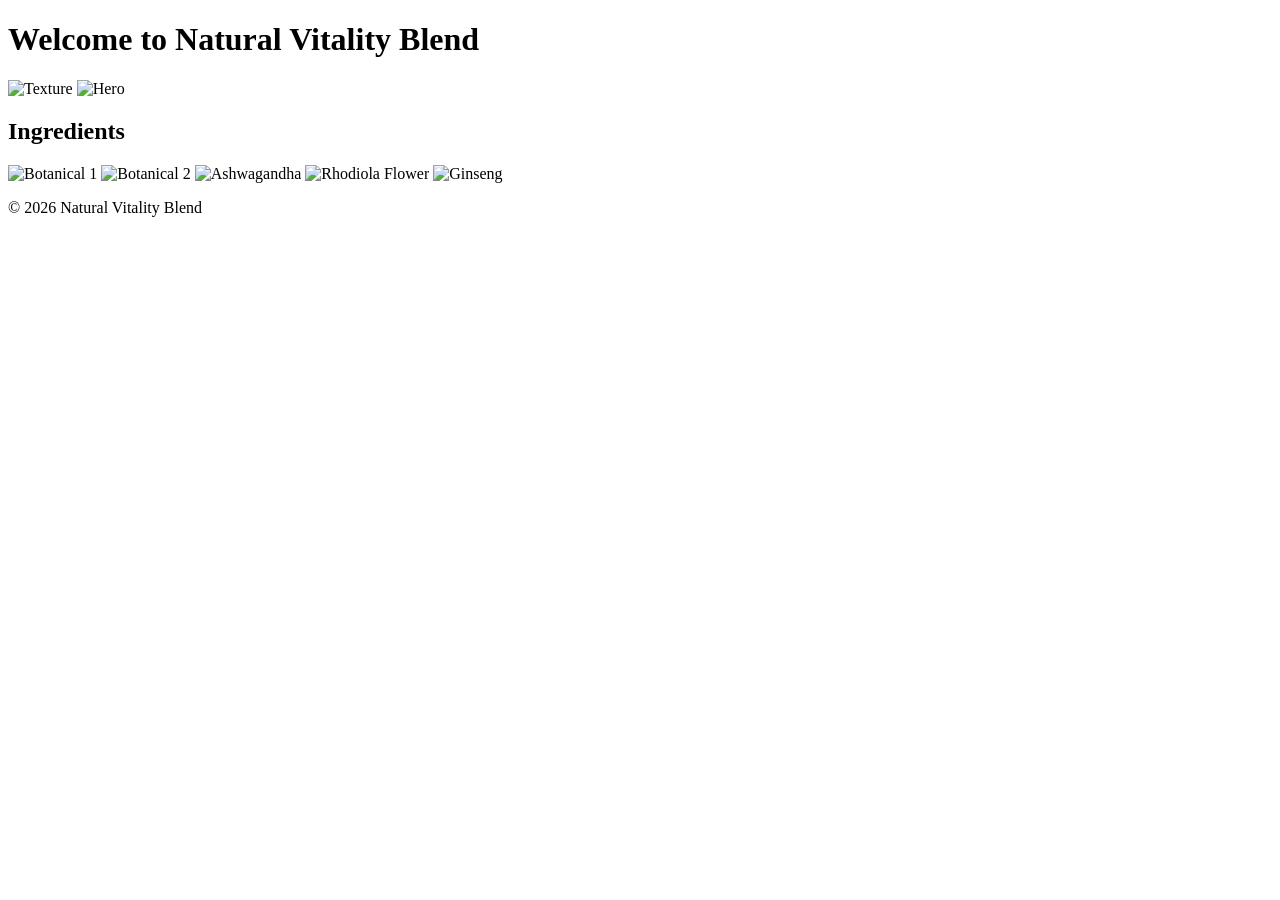
==== index.html @ d6282c2a "Create index.html with updated image paths" ====
<!DOCTYPE html>
<html lang="en">
<head>
    <meta charset="UTF-8">
    <meta name="viewport" content="width=device-width, initial-scale=1.0">
    <title>NATURAL VITALITY BLEND</title>
    <link rel="stylesheet" href="styles.css">
</head>
<body>
    <header>
        <h1>Welcome to Natural Vitality Blend</h1>
    </header>
    <main>
        <section>
            <img src="texture.jpg" alt="Texture">
            <img src="hero.jpg" alt="Hero">
            <h2>Ingredients</h2>
            <img src="botanical1.png" alt="Botanical 1">
            <img src="botanical2.png" alt="Botanical 2">
            <img src="ashwagandha.jpg" alt="Ashwagandha">
            <img src="rhodiolaflower.jpg" alt="Rhodiola Flower">
            <img src="ginseng.jpg" alt="Ginseng">
        </section>
    </main>
    <footer>
        <p>&copy; 2026 Natural Vitality Blend</p>
    </footer>
</body>
</html>
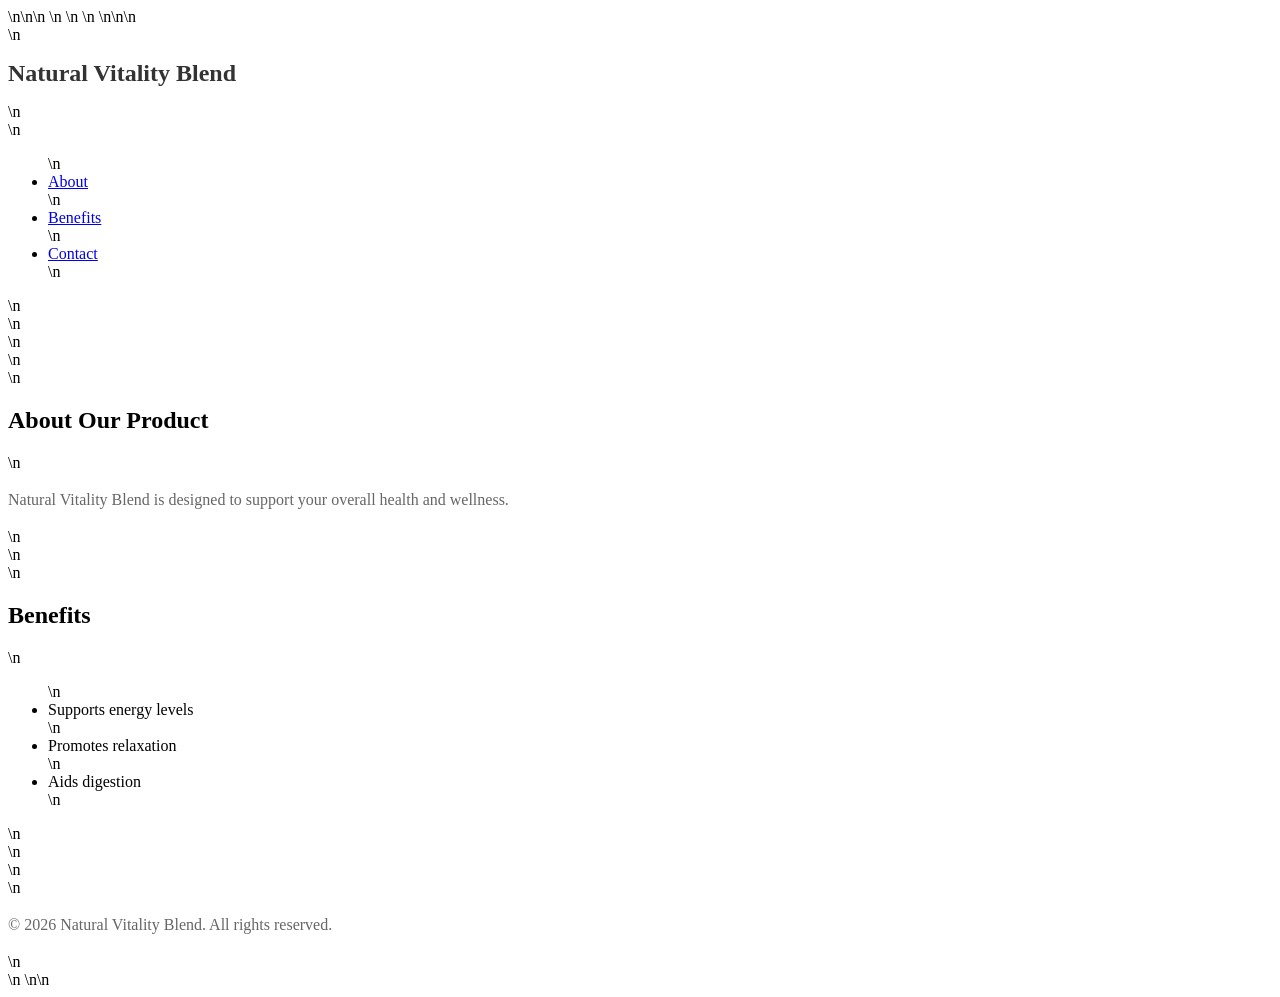
==== commit 0b202c4d: "Update index.html with complete original code" ====
--- a/index.html
+++ b/index.html
@@ -1,29 +1 @@
-<!DOCTYPE html>
-<html lang="en">
-<head>
-    <meta charset="UTF-8">
-    <meta name="viewport" content="width=device-width, initial-scale=1.0">
-    <title>NATURAL VITALITY BLEND</title>
-    <link rel="stylesheet" href="styles.css">
-</head>
-<body>
-    <header>
-        <h1>Welcome to Natural Vitality Blend</h1>
-    </header>
-    <main>
-        <section>
-            <img src="texture.jpg" alt="Texture">
-            <img src="hero.jpg" alt="Hero">
-            <h2>Ingredients</h2>
-            <img src="botanical1.png" alt="Botanical 1">
-            <img src="botanical2.png" alt="Botanical 2">
-            <img src="ashwagandha.jpg" alt="Ashwagandha">
-            <img src="rhodiolaflower.jpg" alt="Rhodiola Flower">
-            <img src="ginseng.jpg" alt="Ginseng">
-        </section>
-    </main>
-    <footer>
-        <p>&copy; 2026 Natural Vitality Blend</p>
-    </footer>
-</body>
-</html>+<!DOCTYPE html>\n<html lang="en">\n<head>\n    <meta charset="UTF-8">\n    <meta name="viewport" content="width=device-width, initial-scale=1.0">\n    <title>Natural Vitality Blend</title>\n    <link rel="stylesheet" href="styles.css">\n</head>\n<body>\n    <header>\n        <h1>Natural Vitality Blend</h1>\n        <nav>\n            <ul>\n                <li><a href="#about">About</a></li>\n                <li><a href="#benefits">Benefits</a></li>\n                <li><a href="#contact">Contact</a></li>\n            </ul>\n        </nav>\n    </header>\n    <main>\n        <section id="about">\n            <h2>About Our Product</h2>\n            <p>Natural Vitality Blend is designed to support your overall health and wellness.</p>\n        </section>\n        <section id="benefits">\n            <h2>Benefits</h2>\n            <ul>\n                <li>Supports energy levels</li>\n                <li>Promotes relaxation</li>\n                <li>Aids digestion</li>\n            </ul>\n        </section>\n    </main>\n    <footer>\n        <p>&copy; 2026 Natural Vitality Blend. All rights reserved.</p>\n    </footer>\n    <script src="scripts.js"></script>\n</body>\n</html>
--- a/styles.css
+++ b/styles.css
@@ -0,0 +1,17 @@
+.container {
+  margin: 0 auto;
+  padding: 20px;
+  max-width: 800px;
+}
+
+h1 {
+  color: #333;
+  font-size: 24px;
+  font-weight: bold;
+}
+
+p {
+  color: #666;
+  font-size: 16px;
+  line-height: 1.5;
+}
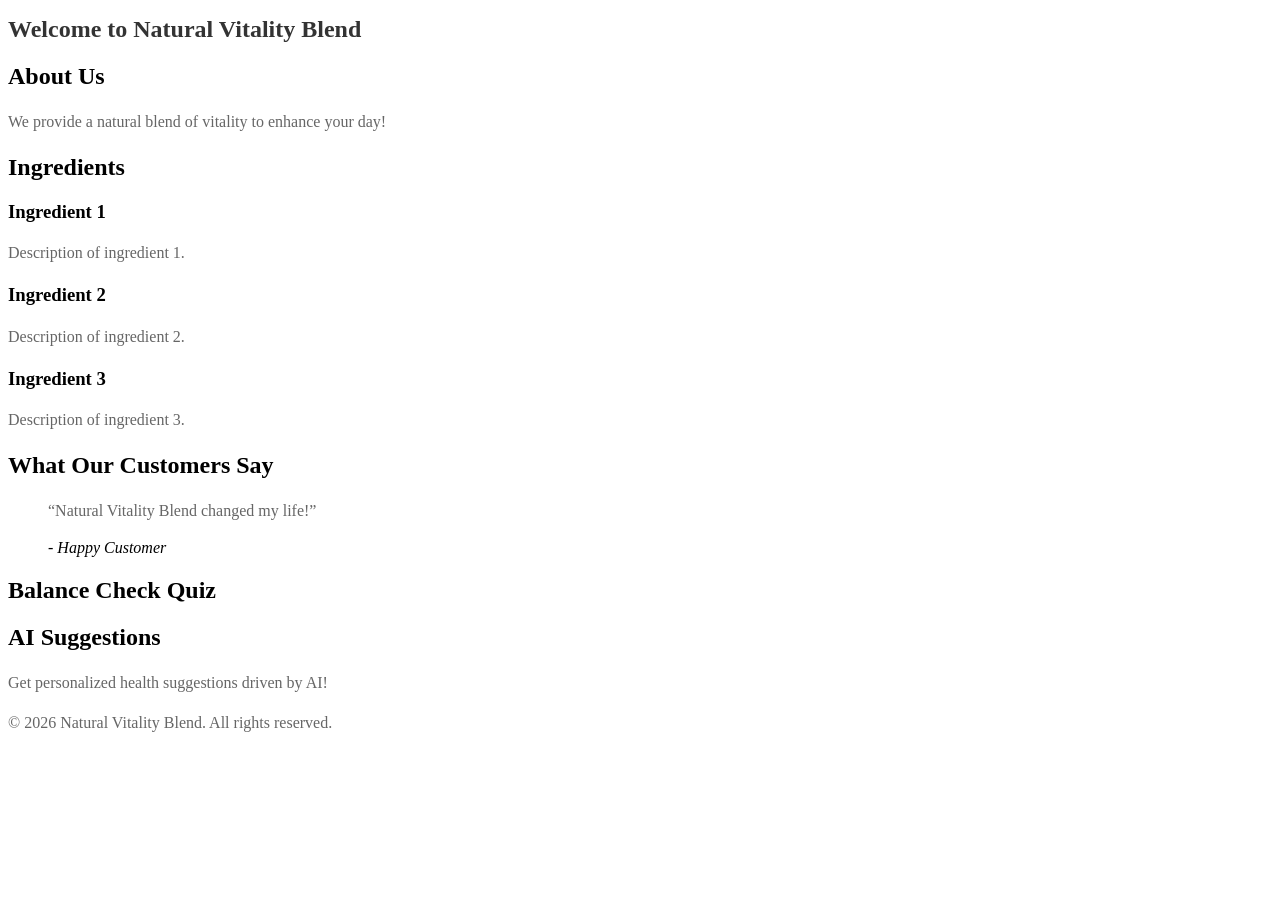
==== commit 5afa5b21: "Updating index.html with full Natural Vitality Blend website code" ====
--- a/index.html
+++ b/index.html
@@ -1 +1,54 @@
-<!DOCTYPE html>\n<html lang="en">\n<head>\n    <meta charset="UTF-8">\n    <meta name="viewport" content="width=device-width, initial-scale=1.0">\n    <title>Natural Vitality Blend</title>\n    <link rel="stylesheet" href="styles.css">\n</head>\n<body>\n    <header>\n        <h1>Natural Vitality Blend</h1>\n        <nav>\n            <ul>\n                <li><a href="#about">About</a></li>\n                <li><a href="#benefits">Benefits</a></li>\n                <li><a href="#contact">Contact</a></li>\n            </ul>\n        </nav>\n    </header>\n    <main>\n        <section id="about">\n            <h2>About Our Product</h2>\n            <p>Natural Vitality Blend is designed to support your overall health and wellness.</p>\n        </section>\n        <section id="benefits">\n            <h2>Benefits</h2>\n            <ul>\n                <li>Supports energy levels</li>\n                <li>Promotes relaxation</li>\n                <li>Aids digestion</li>\n            </ul>\n        </section>\n    </main>\n    <footer>\n        <p>&copy; 2026 Natural Vitality Blend. All rights reserved.</p>\n    </footer>\n    <script src="scripts.js"></script>\n</body>\n</html>+<!DOCTYPE html>
+<html lang="en">
+<head>
+    <meta charset="UTF-8">
+    <meta name="viewport" content="width=device-width, initial-scale=1.0">
+    <title>Natural Vitality Blend</title>
+    <link rel="stylesheet" href="styles.css">
+</head>
+<body>
+    <header class="hero" style="background-image: url('hero-image.jpg');">
+        <h1>Welcome to Natural Vitality Blend</h1>
+    </header>
+    <section class="about">
+        <h2>About Us</h2>
+        <p>We provide a natural blend of vitality to enhance your day!</p>
+    </section>
+    <section class="ingredients">
+        <h2>Ingredients</h2>
+        <div class="card">
+            <h3>Ingredient 1</h3>
+            <p>Description of ingredient 1.</p>
+        </div>
+        <div class="card">
+            <h3>Ingredient 2</h3>
+            <p>Description of ingredient 2.</p>
+        </div>
+        <div class="card">
+            <h3>Ingredient 3</h3>
+            <p>Description of ingredient 3.</p>
+        </div>
+    </section>
+    <section class="testimonials">
+        <h2>What Our Customers Say</h2>
+        <blockquote>
+            <p>“Natural Vitality Blend changed my life!”</p>
+            <cite>- Happy Customer</cite>
+        </blockquote>
+    </section>
+    <section class="quiz">
+        <h2>Balance Check Quiz</h2>
+        <form>
+            <!-- Quiz Form Elements -->
+        </form>
+    </section>
+    <section class="ai-suggestions">
+        <h2>AI Suggestions</h2>
+        <p>Get personalized health suggestions driven by AI!</p>
+    </section>
+    <footer>
+        <p>&copy; 2026 Natural Vitality Blend. All rights reserved.</p>
+    </footer>
+    <script src="scripts.js"></script>
+</body>
+</html>
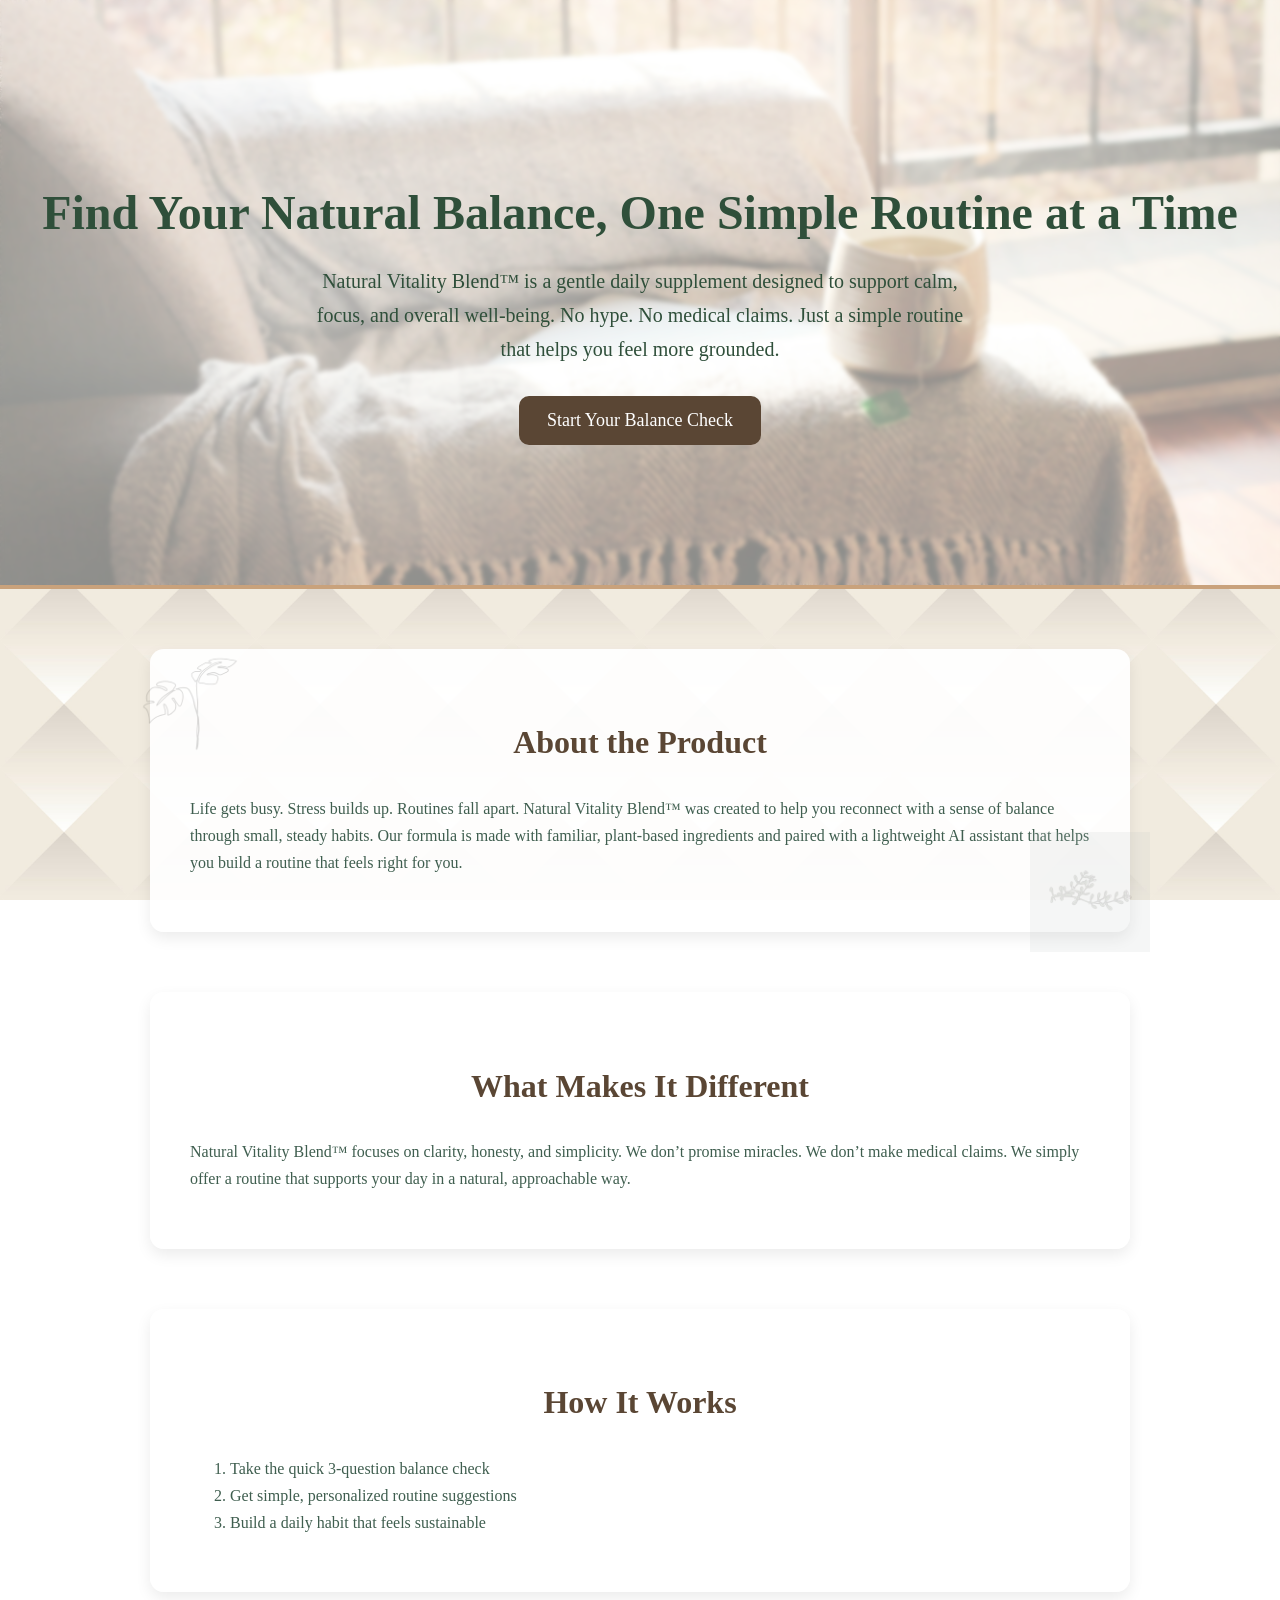
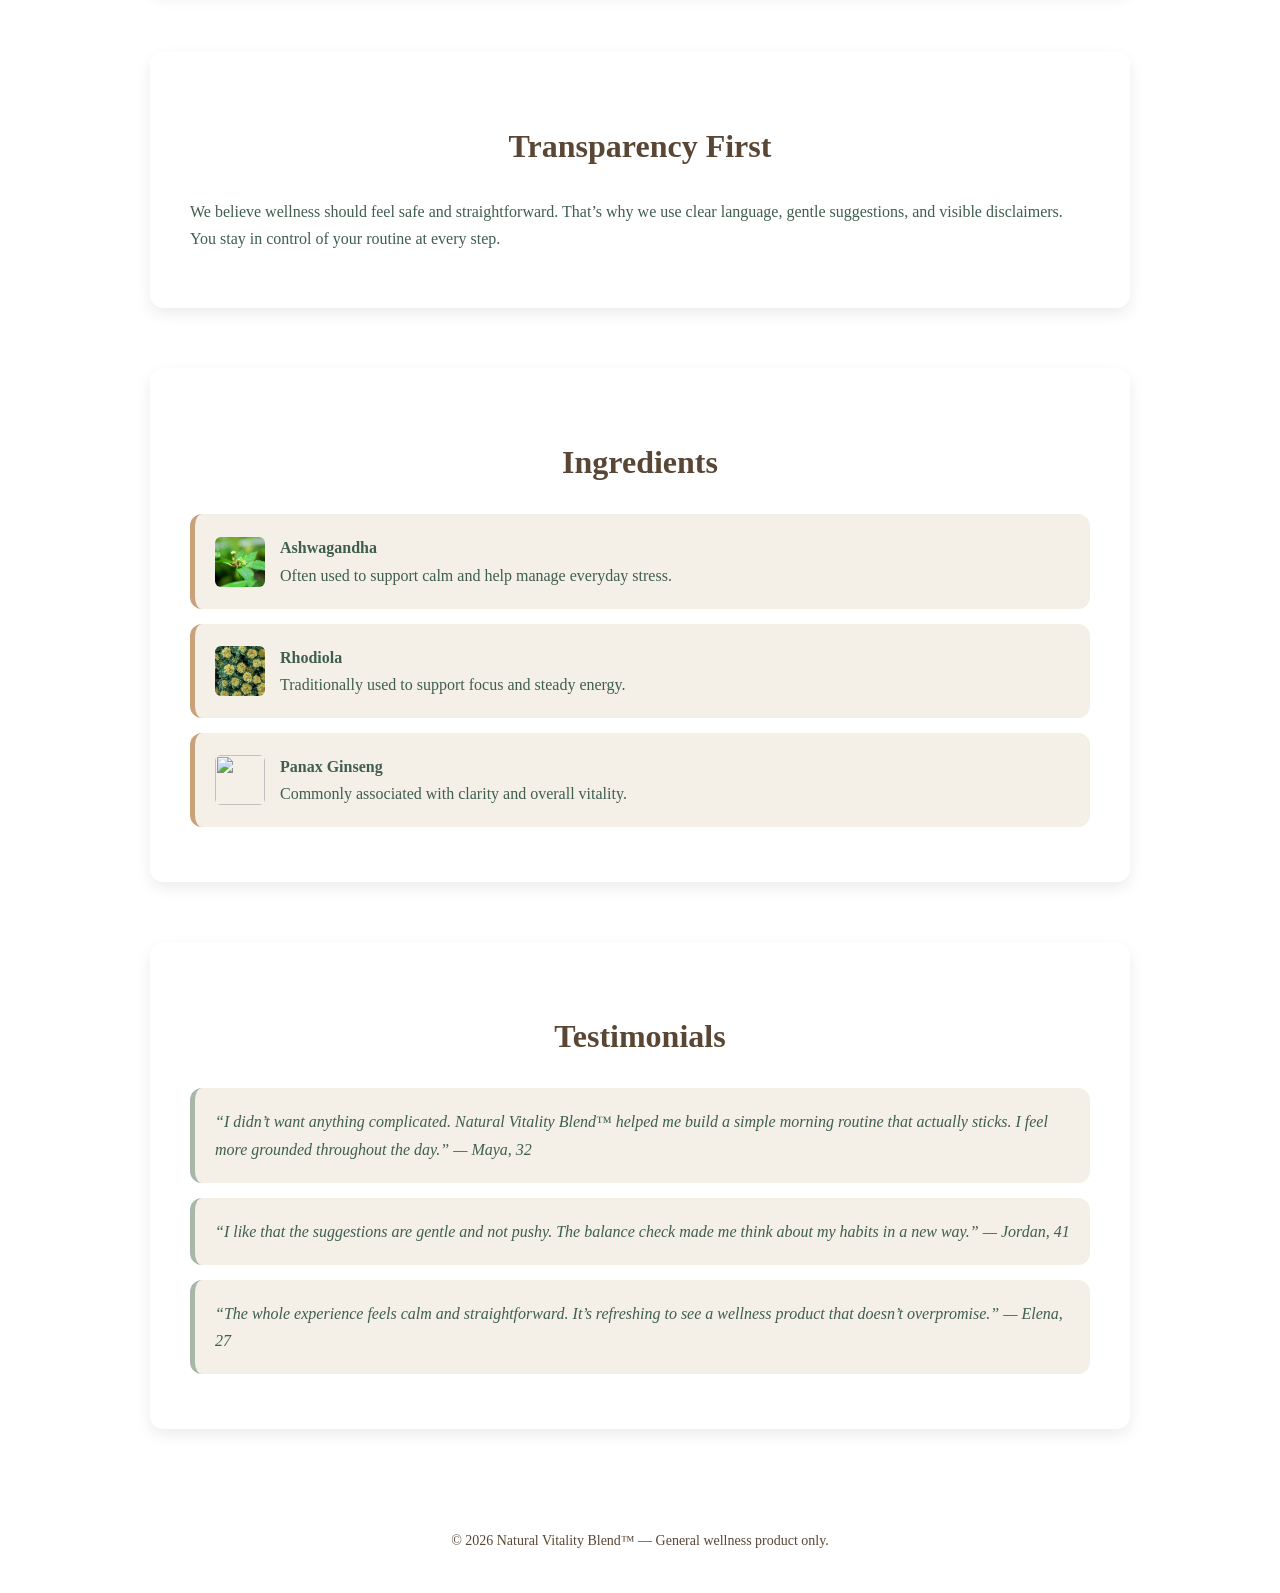
==== commit e4547c05: "Add files via upload" ====
--- a/index.html
+++ b/index.html
@@ -1,54 +1,335 @@
-<!DOCTYPE html>
-<html lang="en">
-<head>
-    <meta charset="UTF-8">
-    <meta name="viewport" content="width=device-width, initial-scale=1.0">
-    <title>Natural Vitality Blend</title>
-    <link rel="stylesheet" href="styles.css">
-</head>
-<body>
-    <header class="hero" style="background-image: url('hero-image.jpg');">
-        <h1>Welcome to Natural Vitality Blend</h1>
-    </header>
-    <section class="about">
-        <h2>About Us</h2>
-        <p>We provide a natural blend of vitality to enhance your day!</p>
-    </section>
-    <section class="ingredients">
-        <h2>Ingredients</h2>
-        <div class="card">
-            <h3>Ingredient 1</h3>
-            <p>Description of ingredient 1.</p>
-        </div>
-        <div class="card">
-            <h3>Ingredient 2</h3>
-            <p>Description of ingredient 2.</p>
-        </div>
-        <div class="card">
-            <h3>Ingredient 3</h3>
-            <p>Description of ingredient 3.</p>
-        </div>
-    </section>
-    <section class="testimonials">
-        <h2>What Our Customers Say</h2>
-        <blockquote>
-            <p>“Natural Vitality Blend changed my life!”</p>
-            <cite>- Happy Customer</cite>
-        </blockquote>
-    </section>
-    <section class="quiz">
-        <h2>Balance Check Quiz</h2>
-        <form>
-            <!-- Quiz Form Elements -->
-        </form>
-    </section>
-    <section class="ai-suggestions">
-        <h2>AI Suggestions</h2>
-        <p>Get personalized health suggestions driven by AI!</p>
-    </section>
-    <footer>
-        <p>&copy; 2026 Natural Vitality Blend. All rights reserved.</p>
-    </footer>
-    <script src="scripts.js"></script>
-</body>
+<!DOCTYPE html>
+<html lang="en">
+<head>
+    <meta charset="UTF-8">
+    <title>Natural Vitality Blend™</title>
+    <style>
+        body {
+            margin: 0;
+            font-family: "Georgia", serif;
+            background: url('texture.jpg');
+            background-size: cover;
+            background-attachment: fixed;
+            color: #3F5E4F;
+            line-height: 1.7;
+        }
+
+        /* HERO SECTION */
+        header {
+            background: url('hero.jpg') center/cover no-repeat;
+            padding: 140px 20px;
+            text-align: center;
+            border-bottom: 4px solid #C9A27C;
+            color: #2F4F3A;
+            position: relative;
+        }
+
+        /* Soft overlay behind hero text */
+        header::before {
+            content: "";
+            position: absolute;
+            top: 0;
+            left: 0;
+            width: 100%;
+            height: 100%;
+            background: rgba(255, 255, 255, 0.45);
+            backdrop-filter: blur(2px);
+            z-index: 0;
+        }
+        header * {
+            position: relative;
+            z-index: 1;
+        }
+
+        header h1 {
+            font-size: 48px;
+            margin-bottom: 10px;
+        }
+        header p {
+            font-size: 20px;
+            max-width: 650px;
+            margin: auto;
+        }
+        .button {
+            background: #5A4634;
+            color: white;
+            padding: 14px 28px;
+            border: none;
+            border-radius: 10px;
+            margin-top: 30px;
+            cursor: pointer;
+            font-size: 18px;
+            font-family: "Georgia", serif;
+            transition: 0.3s ease;
+        }
+        .button:hover {
+            background: #3F5E4F;
+        }
+
+        /* SECTIONS */
+        section {
+            max-width: 900px;
+            margin: 60px auto;
+            padding: 40px;
+            background: rgba(255,255,255,0.92);
+            border-radius: 14px;
+            box-shadow: 0 6px 15px rgba(0,0,0,0.08);
+            position: relative;
+        }
+
+        /* Scroll-triggered fade-in */
+        .fade-in {
+            opacity: 0;
+            transform: translateY(30px);
+            transition: opacity 1s ease, transform 1s ease;
+        }
+        .fade-in.visible {
+            opacity: 1;
+            transform: translateY(0);
+        }
+
+        /* BOTANICAL CORNER DECOR */
+        .botanical {
+            position: absolute;
+            width: 120px;
+            opacity: 0.15;
+        }
+        .top-left { top: -20px; left: -20px; }
+        .bottom-right { bottom: -20px; right: -20px; }
+
+        h2 {
+            text-align: center;
+            margin-bottom: 25px;
+            color: #5A4634;
+            font-size: 32px;
+        }
+
+        /* INGREDIENT CARDS */
+        .ingredient-card {
+            background: #F4EFE7;
+            padding: 20px;
+            border-radius: 12px;
+            margin: 15px 0;
+            border-left: 5px solid #C9A27C;
+            display: flex;
+            align-items: center;
+        }
+
+        /* Ingredient icons */
+        .ingredient-card img {
+            width: 50px;
+            height: 50px;
+            object-fit: cover;
+            margin-right: 15px;
+            border-radius: 6px;
+        }
+
+        /* TESTIMONIALS */
+        .testimonial {
+            background: #F4EFE7;
+            padding: 20px;
+            border-radius: 12px;
+            margin: 15px 0;
+            font-style: italic;
+            border-left: 5px solid #A7B8A8;
+        }
+
+        /* BALANCE CHECK */
+        select {
+            width: 100%;
+            padding: 12px;
+            border-radius: 10px;
+            border: 1px solid #A7B8A8;
+            margin-bottom: 20px;
+            background: #FFFFFF;
+        }
+
+        /* AI RESPONSE */
+        #ai-response {
+            background: #EDE7DD;
+            border-left: 5px solid #C9A27C;
+            padding: 20px;
+            border-radius: 12px;
+        }
+
+        footer {
+            text-align: center;
+            padding: 40px;
+            margin-top: 60px;
+            color: #5A4634;
+            font-size: 14px;
+        }
+    </style>
+</head>
+
+<body>
+
+<header>
+    <h1>Find Your Natural Balance, One Simple Routine at a Time</h1>
+
+    <p>Natural Vitality Blend™ is a gentle daily supplement designed to support calm, focus, and overall well‑being. No hype. No medical claims. Just a simple routine that helps you feel more grounded.</p>
+
+    <button class="button" onclick="showBalanceCheck()">Start Your Balance Check</button>
+</header>
+
+<section class="fade-in">
+    <img src="botanical1.png" class="botanical top-left">
+    <img src="botanical2.png" class="botanical bottom-right">
+
+    <h2>About the Product</h2>
+
+    <p>Life gets busy. Stress builds up. Routines fall apart. Natural Vitality Blend™ was created to help you reconnect with a sense of balance through small, steady habits. Our formula is made with familiar, plant‑based ingredients and paired with a lightweight AI assistant that helps you build a routine that feels right for you.</p>
+</section>
+
+<section class="fade-in">
+    <h2>What Makes It Different</h2>
+
+    <p>Natural Vitality Blend™ focuses on clarity, honesty, and simplicity. We don’t promise miracles. We don’t make medical claims. We simply offer a routine that supports your day in a natural, approachable way.</p>
+</section>
+
+<section class="fade-in">
+    <h2>How It Works</h2>
+
+    <ol>
+        <li>Take the quick 3‑question balance check</li>
+        <li>Get simple, personalized routine suggestions</li>
+        <li>Build a daily habit that feels sustainable</li>
+    </ol>
+</section>
+
+<section class="fade-in">
+    <h2>Transparency First</h2>
+
+    <p>We believe wellness should feel safe and straightforward. That’s why we use clear language, gentle suggestions, and visible disclaimers. You stay in control of your routine at every step.</p>
+</section>
+
+<section class="fade-in">
+    <h2>Ingredients</h2>
+
+    <div class="ingredient-card">
+        <img src="ashwagandha.jpg">
+        <div>
+            <strong>Ashwagandha</strong><br>
+            Often used to support calm and help manage everyday stress.
+        </div>
+    </div>
+
+    <div class="ingredient-card">
+        <img src="rhodiolaflower.jpg">
+        <div>
+            <strong>Rhodiola</strong><br>
+            Traditionally used to support focus and steady energy.
+        </div>
+    </div>
+
+    <div class="ingredient-card">
+        <img src="ginseng.jpg">
+        <div>
+            <strong>Panax Ginseng</strong><br>
+            Commonly associated with clarity and overall vitality.
+        </div>
+    </div>
+</section>
+
+<section class="fade-in">
+    <h2>Testimonials</h2>
+
+    <div class="testimonial">“I didn’t want anything complicated. Natural Vitality Blend™ helped me build a simple morning routine that actually sticks. I feel more grounded throughout the day.” — Maya, 32</div>
+
+    <div class="testimonial">“I like that the suggestions are gentle and not pushy. The balance check made me think about my habits in a new way.” — Jordan, 41</div>
+
+    <div class="testimonial">“The whole experience feels calm and straightforward. It’s refreshing to see a wellness product that doesn’t overpromise.” — Elena, 27</div>
+</section>
+
+<section id="balance-check" class="fade-in" style="display:none;">
+    <h2>Your Balance Check</h2>
+
+    <label>How have you been feeling overall this week — more balanced, somewhat off‑balance, or pretty overwhelmed?</label>
+    <select id="q1">
+        <option>More balanced</option>
+        <option>Somewhat off-balance</option>
+        <option>Pretty overwhelmed</option>
+    </select>
+
+    <label>What part of your daily routine feels the most out of sync right now — mornings, afternoons, or evenings?</label>
+    <select id="q2">
+        <option>Mornings</option>
+        <option>Afternoons</option>
+        <option>Evenings</option>
+    </select>
+
+    <label>What would you like more of in your day — calm, focus, or steady energy?</label>
+    <select id="q3">
+        <option>Calm</option>
+        <option>Focus</option>
+        <option>Steady energy</option>
+    </select>
+
+    <button class="button" onclick="showAISuggestions()">See My Suggestions</button>
+</section>
+
+<section id="ai-response" class="fade-in" style="display:none;">
+    <h2>Your Suggestions</h2>
+    <p id="response-text"></p>
+    <p style="font-size: 12px; color: #777;">These suggestions are general lifestyle ideas and not medical advice.</p>
+</section>
+
+<footer>
+    © 2026 Natural Vitality Blend™ — General wellness product only.
+</footer>
+
+<script>
+/* Scroll-triggered fade-in */
+const observer = new IntersectionObserver(entries => {
+    entries.forEach(entry => {
+        if (entry.isIntersecting) {
+            entry.target.classList.add('visible');
+        }
+    });
+});
+
+document.querySelectorAll('.fade-in').forEach(section => {
+    observer.observe(section);
+});
+
+/* Balance check logic */
+function showBalanceCheck() {
+    document.getElementById("balance-check").style.display = "block";
+    window.scrollTo(0, document.getElementById("balance-check").offsetTop);
+}
+
+function showAISuggestions() {
+    const q1 = document.getElementById("q1").value;
+    const q2 = document.getElementById("q2").value;
+    const q3 = document.getElementById("q3").value;
+
+    let suggestion = "";
+
+    if (q1 === "Pretty overwhelmed") {
+        suggestion += "It sounds like your days have been feeling pretty heavy. Some people find it helpful to build a small grounding moment into their morning, like a slow stretch or a quiet minute before checking their phone. ";
+    }
+
+    if (q2 === "Afternoons") {
+        suggestion += "Afternoons can be tough, especially when energy dips. You might try a short walk or a few minutes of deep breathing to reset. ";
+    }
+
+    if (q3 === "Calm") {
+        suggestion += "Creating calm often starts with small habits. You could try setting aside a few minutes in the evening to unwind, maybe with a warm drink or a simple journaling moment. ";
+    }
+
+    if (q3 === "Focus") {
+        suggestion += "Focus tends to build when routines feel steady. You might consider choosing one small task to start your day with intention. ";
+    }
+
+    if (q3 === "Steady energy") {
+        suggestion += "Steady energy often comes from pacing your day. You might try adding a short break between tasks or stepping outside for a moment of fresh air. ";
+    }
+
+    document.getElementById("response-text").innerText = suggestion;
+    document.getElementById("ai-response").style.display = "block";
+    window.scrollTo(0, document.getElementById("ai-response").offsetTop);
+}
+</script>
+
+</body>
 </html>
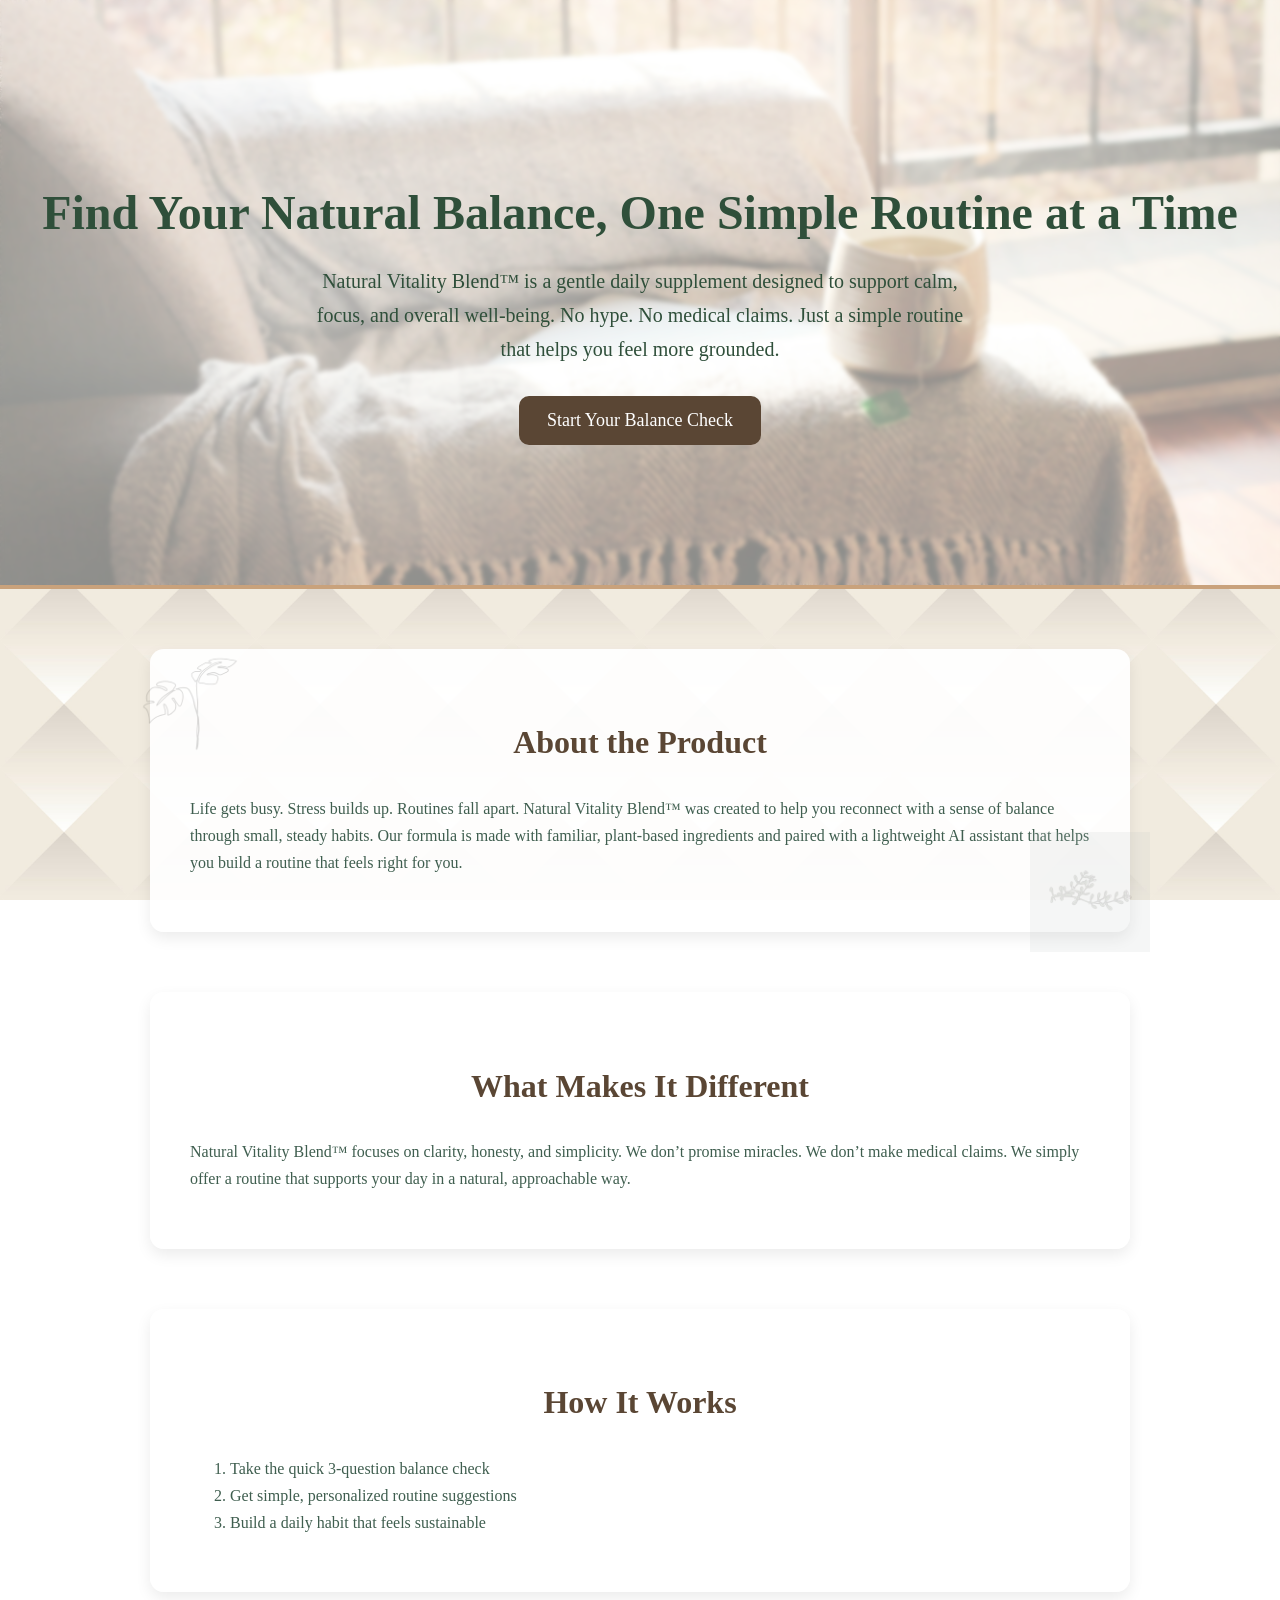
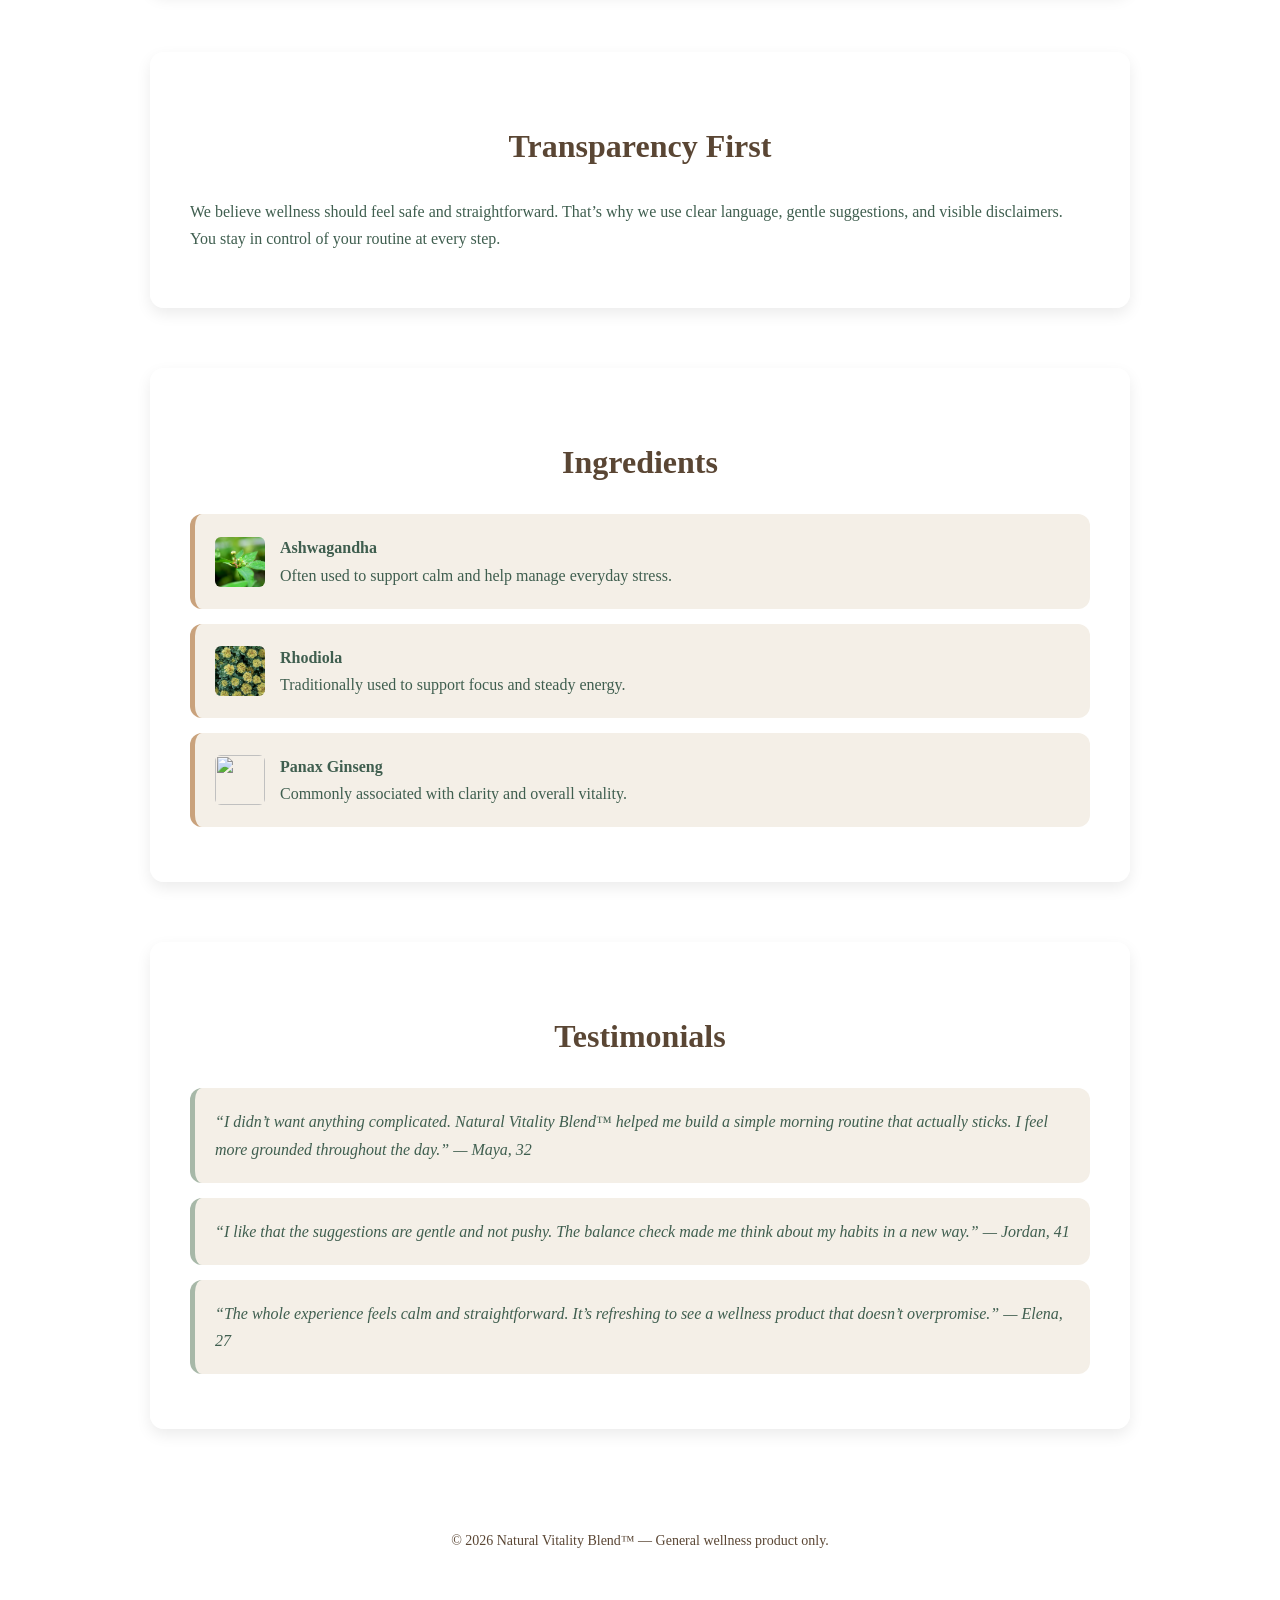
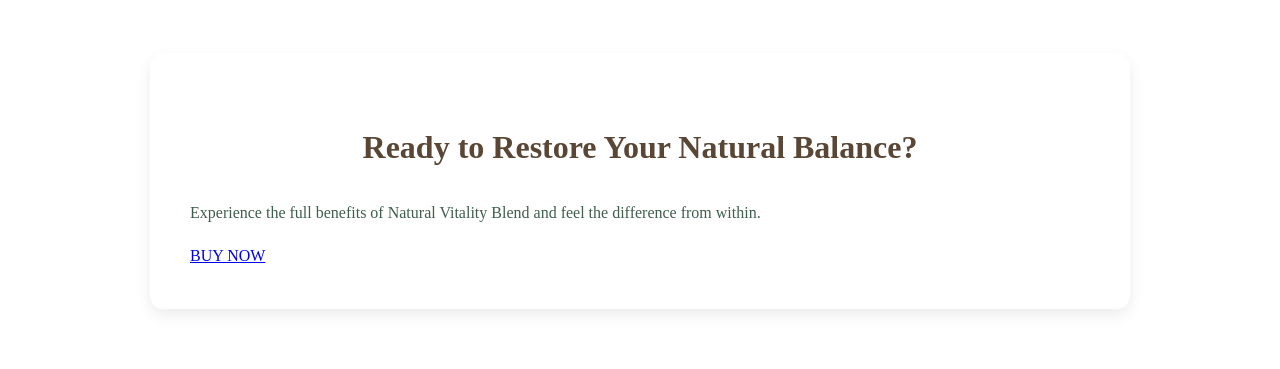
==== commit e345bc94: "Fix HTML encoding issues in index.html" ====
--- a/index.html
+++ b/index.html
@@ -330,6 +330,10 @@
     window.scrollTo(0, document.getElementById("ai-response").offsetTop);
 }
 </script>
-
+<section class="final-cta">
+    <h2>Ready to Restore Your Natural Balance?</h2>
+    <p>Experience the full benefits of Natural Vitality Blend and feel the difference from within.</p>
+    <a href="https://your-checkout-link.com" class="buy-btn">BUY NOW</a>
+</section>
 </body>
-</html>+</html>
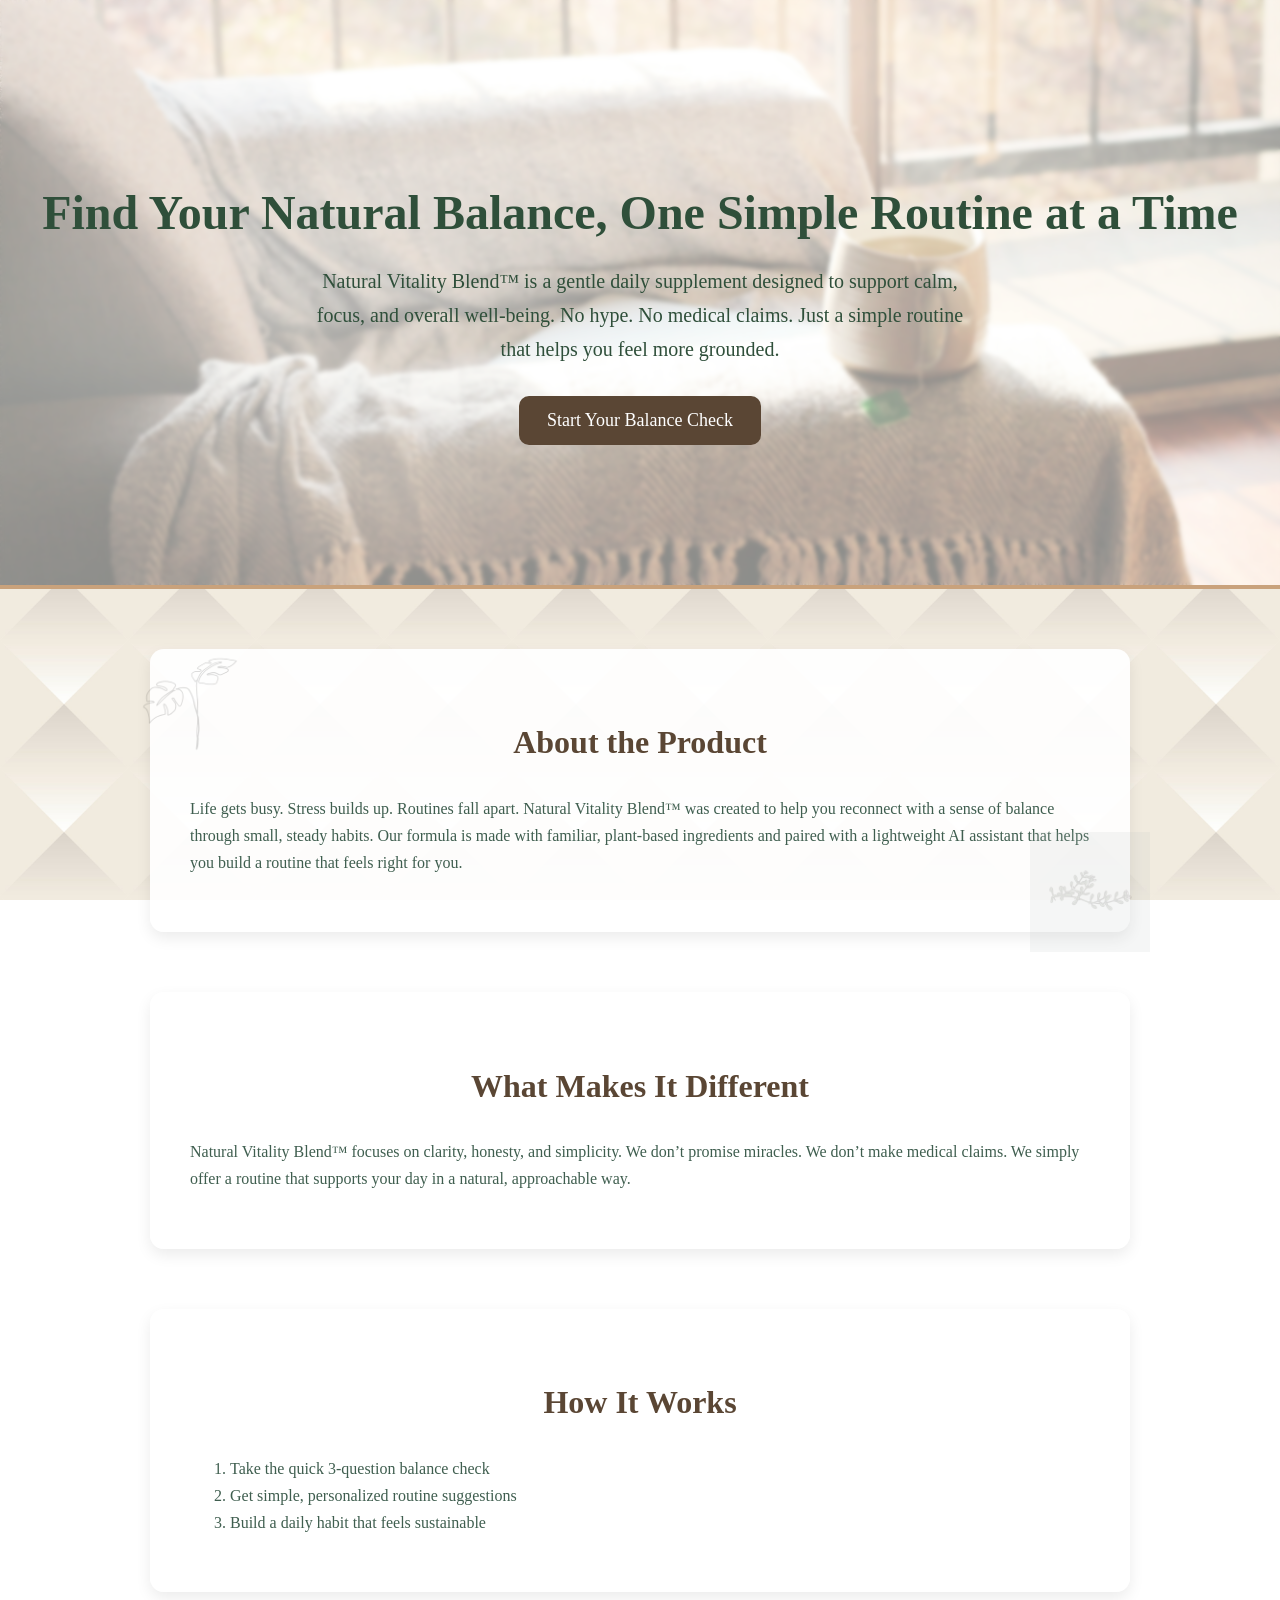
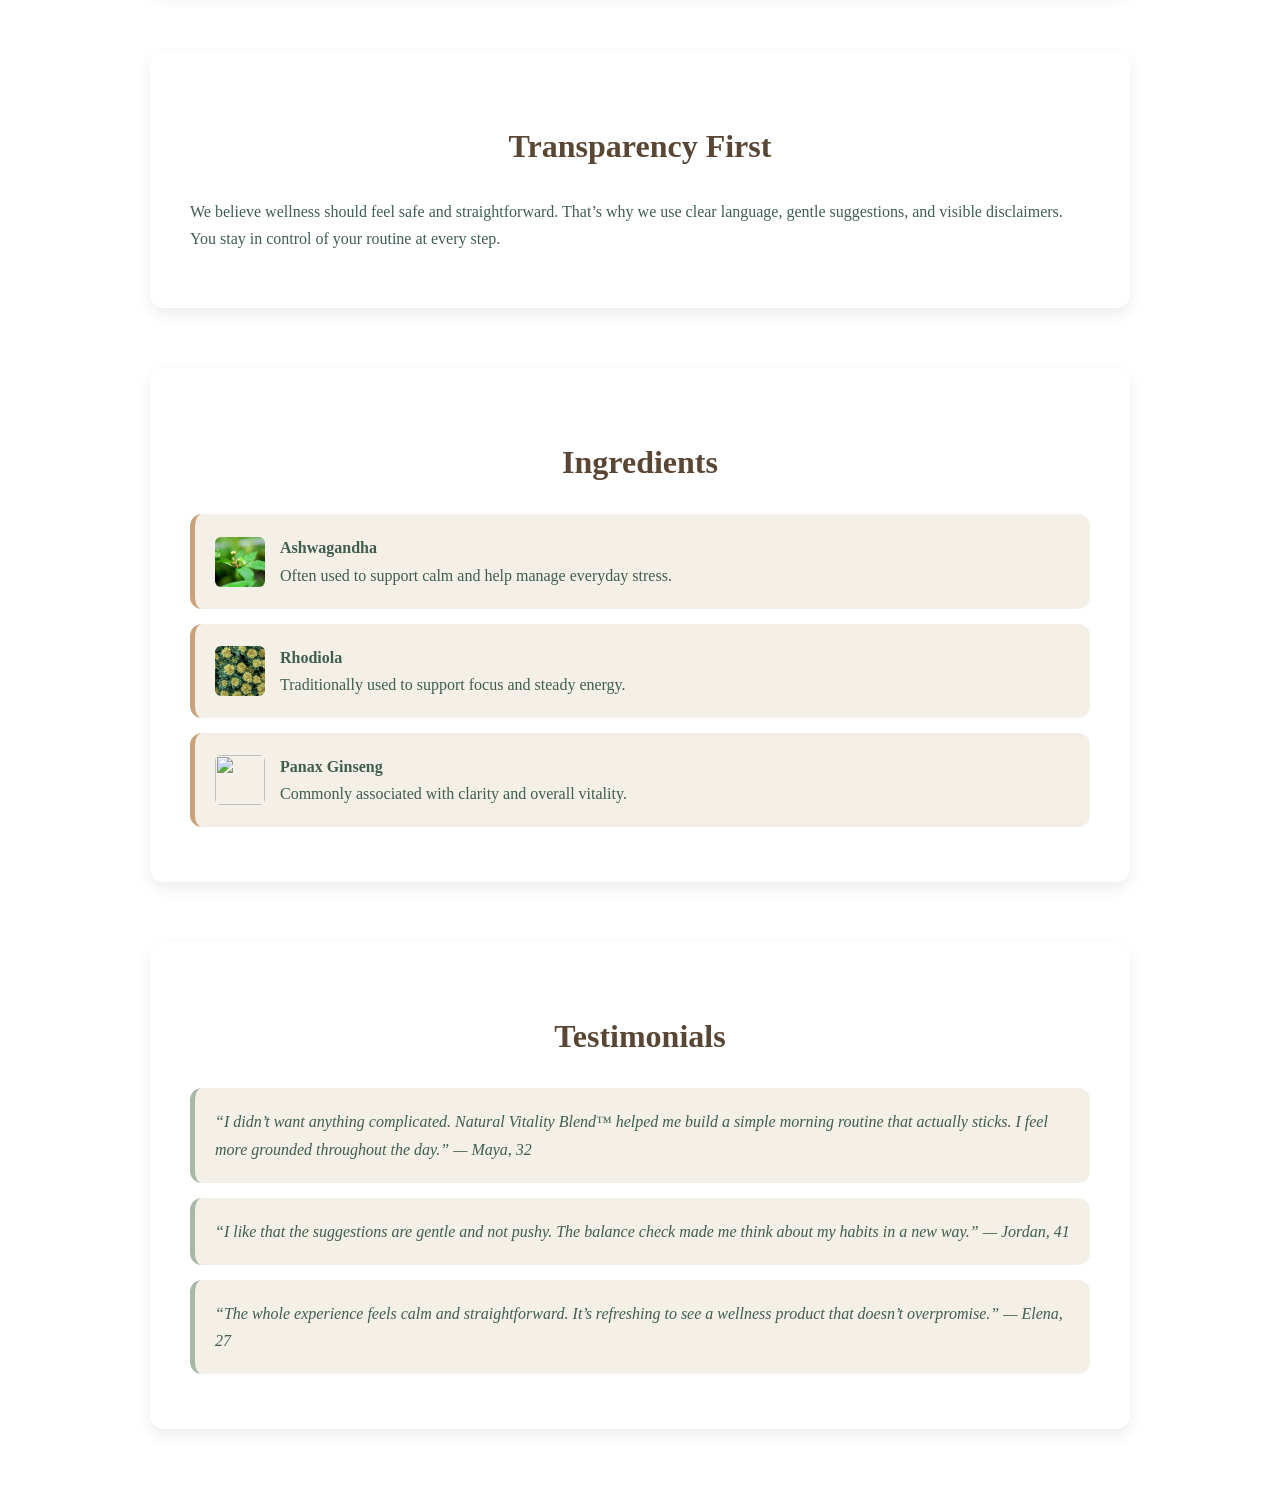
==== commit fd67599e: "Refactor HTML structure and styles for clarity" ====
--- a/index.html
+++ b/index.html
@@ -272,6 +272,10 @@
     <h2>Your Suggestions</h2>
     <p id="response-text"></p>
     <p style="font-size: 12px; color: #777;">These suggestions are general lifestyle ideas and not medical advice.</p>
+<section class="final-cta">
+    <h2>Ready to Restore Your Natural Balance?</h2>
+    <p>Experience the full benefits of Natural Vitality Blend and feel the difference from within.</p>
+    <a href="https://your-checkout-link.com" class="buy-btn">BUY NOW</a>
 </section>
 
 <footer>
@@ -330,10 +334,7 @@
     window.scrollTo(0, document.getElementById("ai-response").offsetTop);
 }
 </script>
-<section class="final-cta">
-    <h2>Ready to Restore Your Natural Balance?</h2>
-    <p>Experience the full benefits of Natural Vitality Blend and feel the difference from within.</p>
-    <a href="https://your-checkout-link.com" class="buy-btn">BUY NOW</a>
+
 </section>
 </body>
 </html>
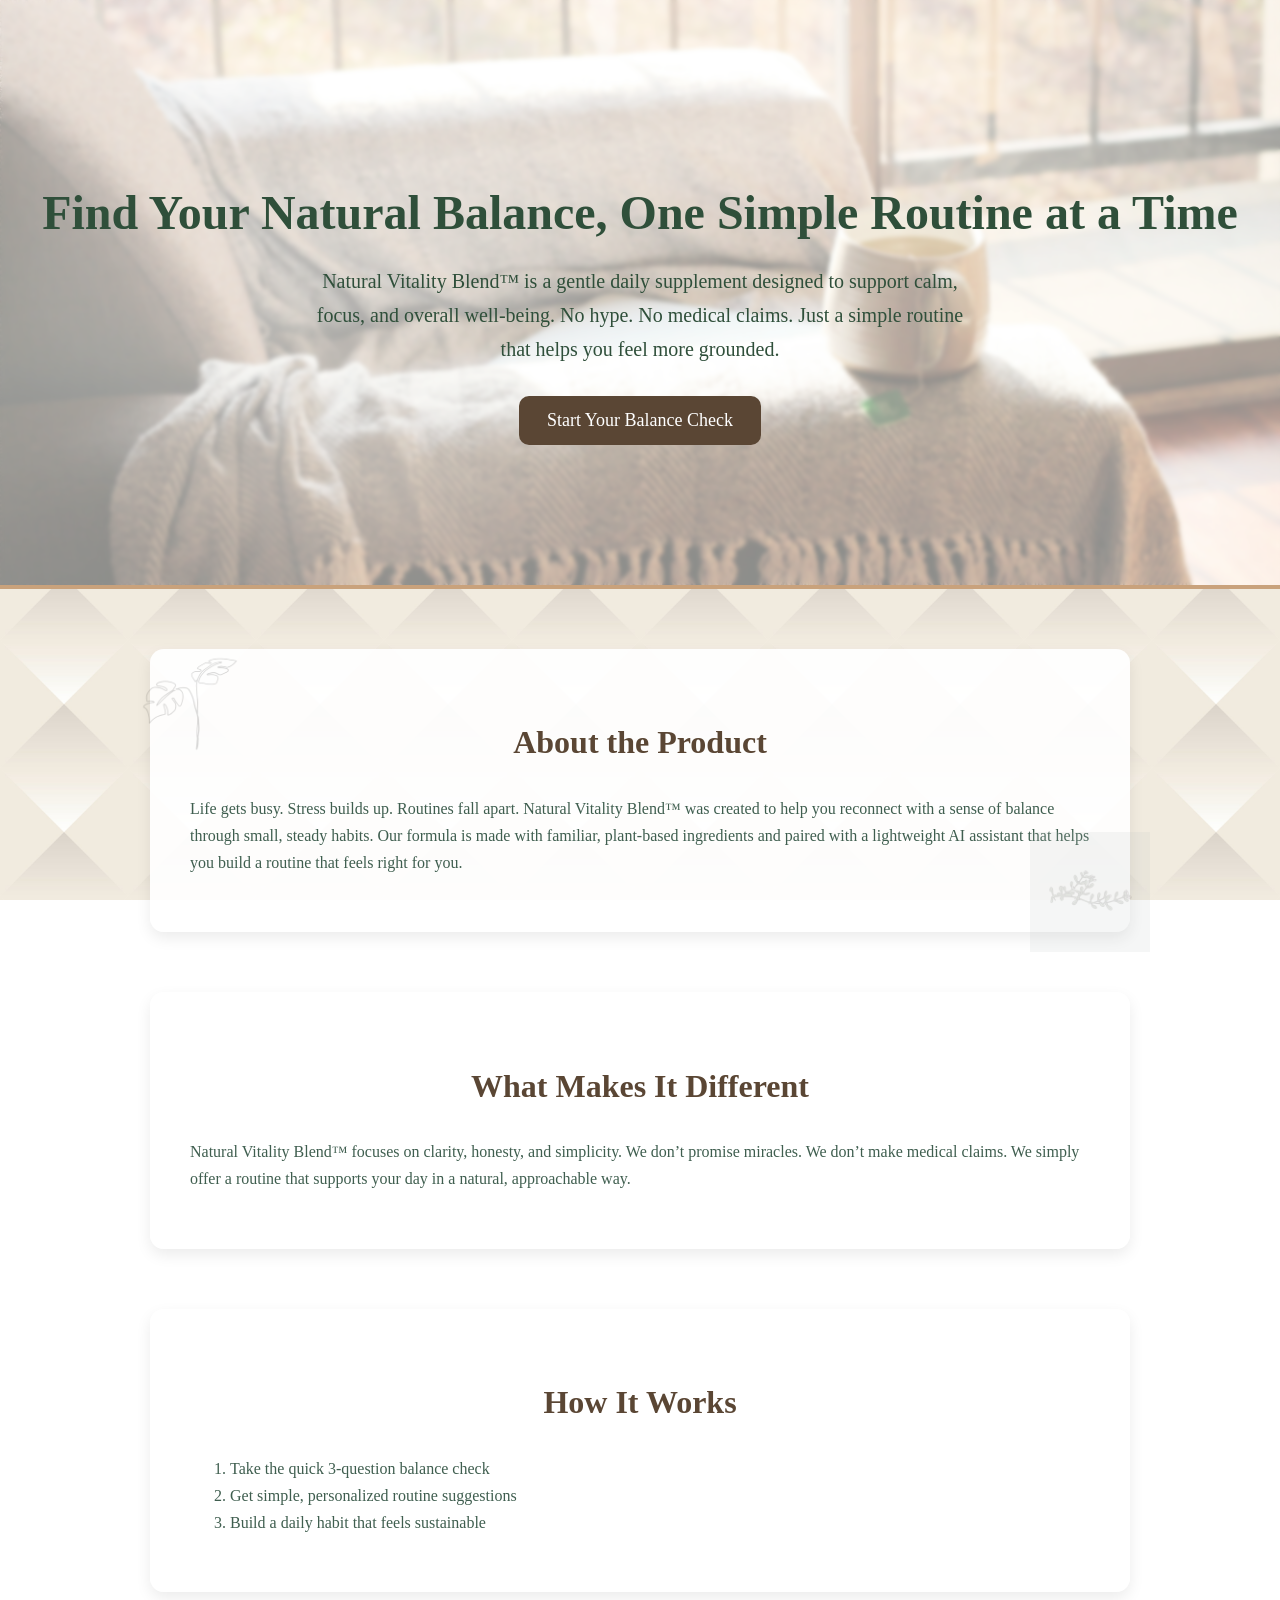
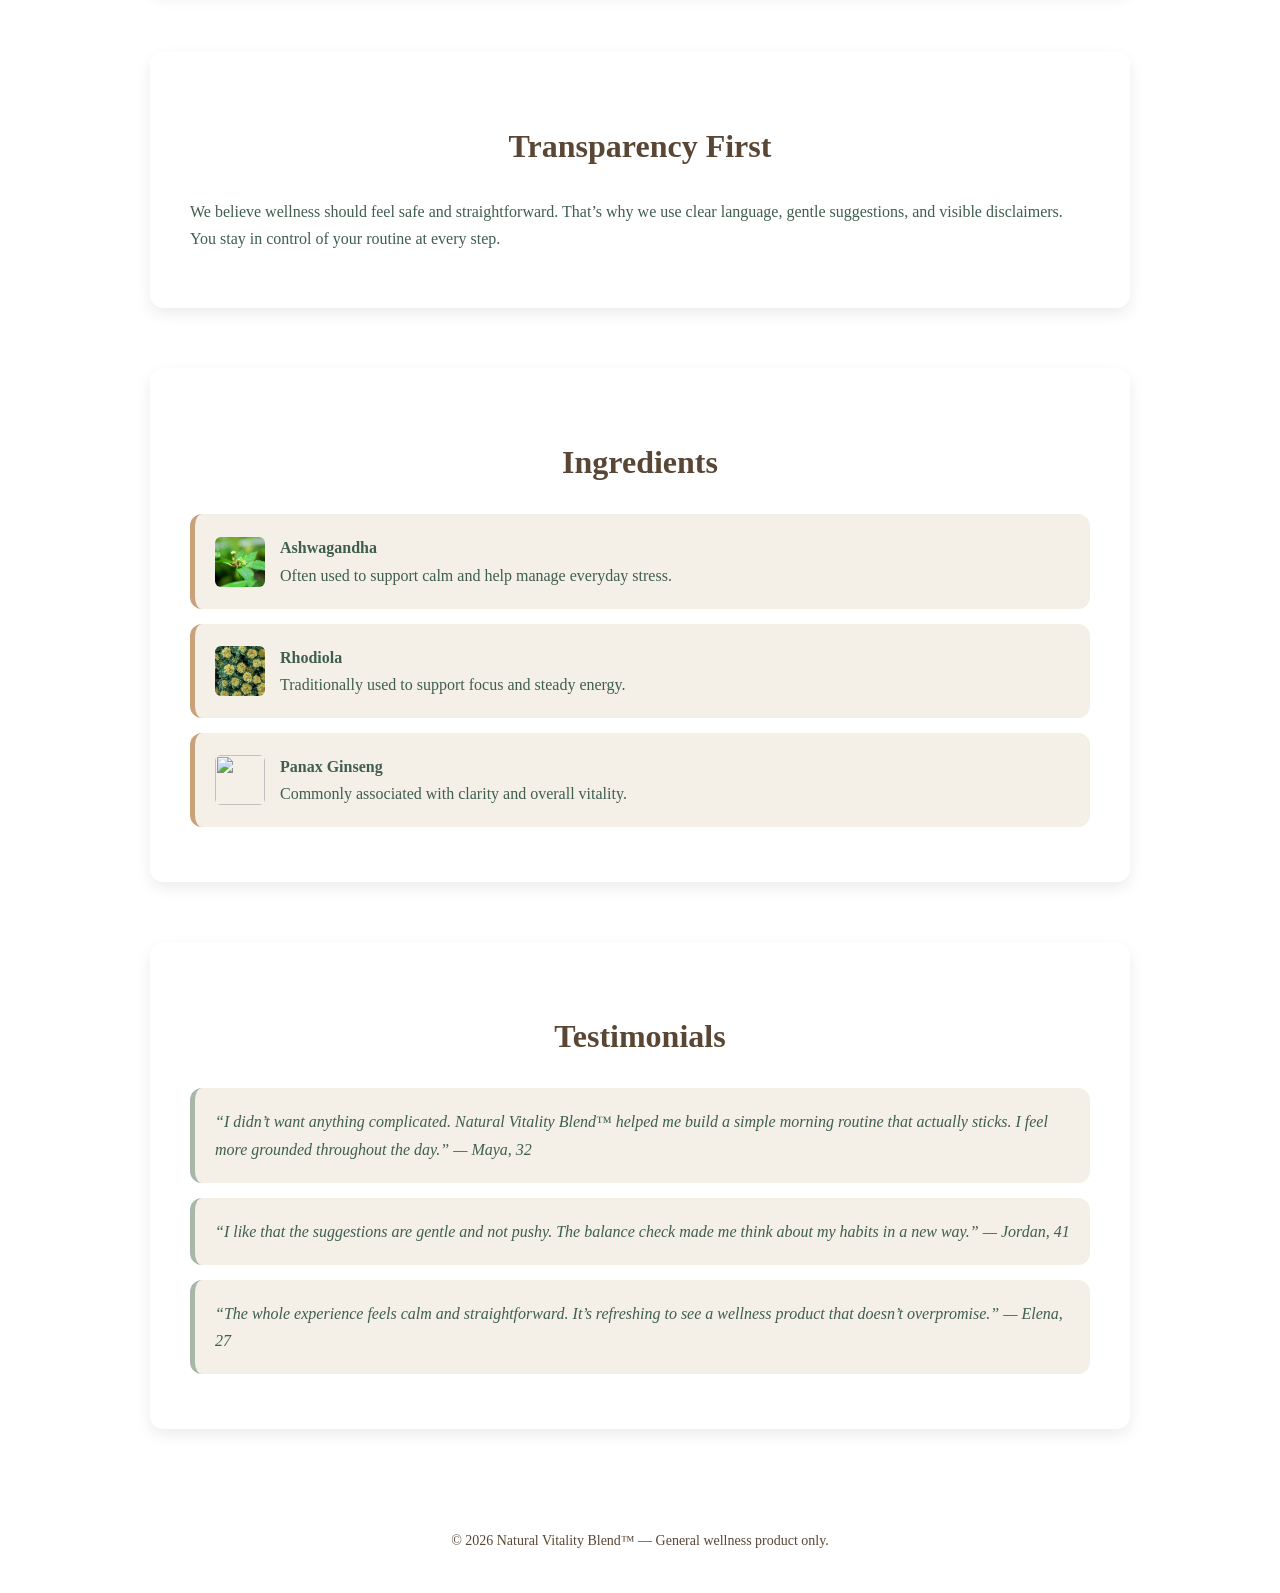
==== commit ab7897b4: "Fix HTML encoding issues in index.html" ====
--- a/index.html
+++ b/index.html
@@ -272,10 +272,16 @@
     <h2>Your Suggestions</h2>
     <p id="response-text"></p>
     <p style="font-size: 12px; color: #777;">These suggestions are general lifestyle ideas and not medical advice.</p>
+
 <section class="final-cta">
     <h2>Ready to Restore Your Natural Balance?</h2>
     <p>Experience the full benefits of Natural Vitality Blend and feel the difference from within.</p>
     <a href="https://your-checkout-link.com" class="buy-btn">BUY NOW</a>
+</section>
+
+<footer>
+   ...
+</footer>    
 </section>
 
 <footer>
